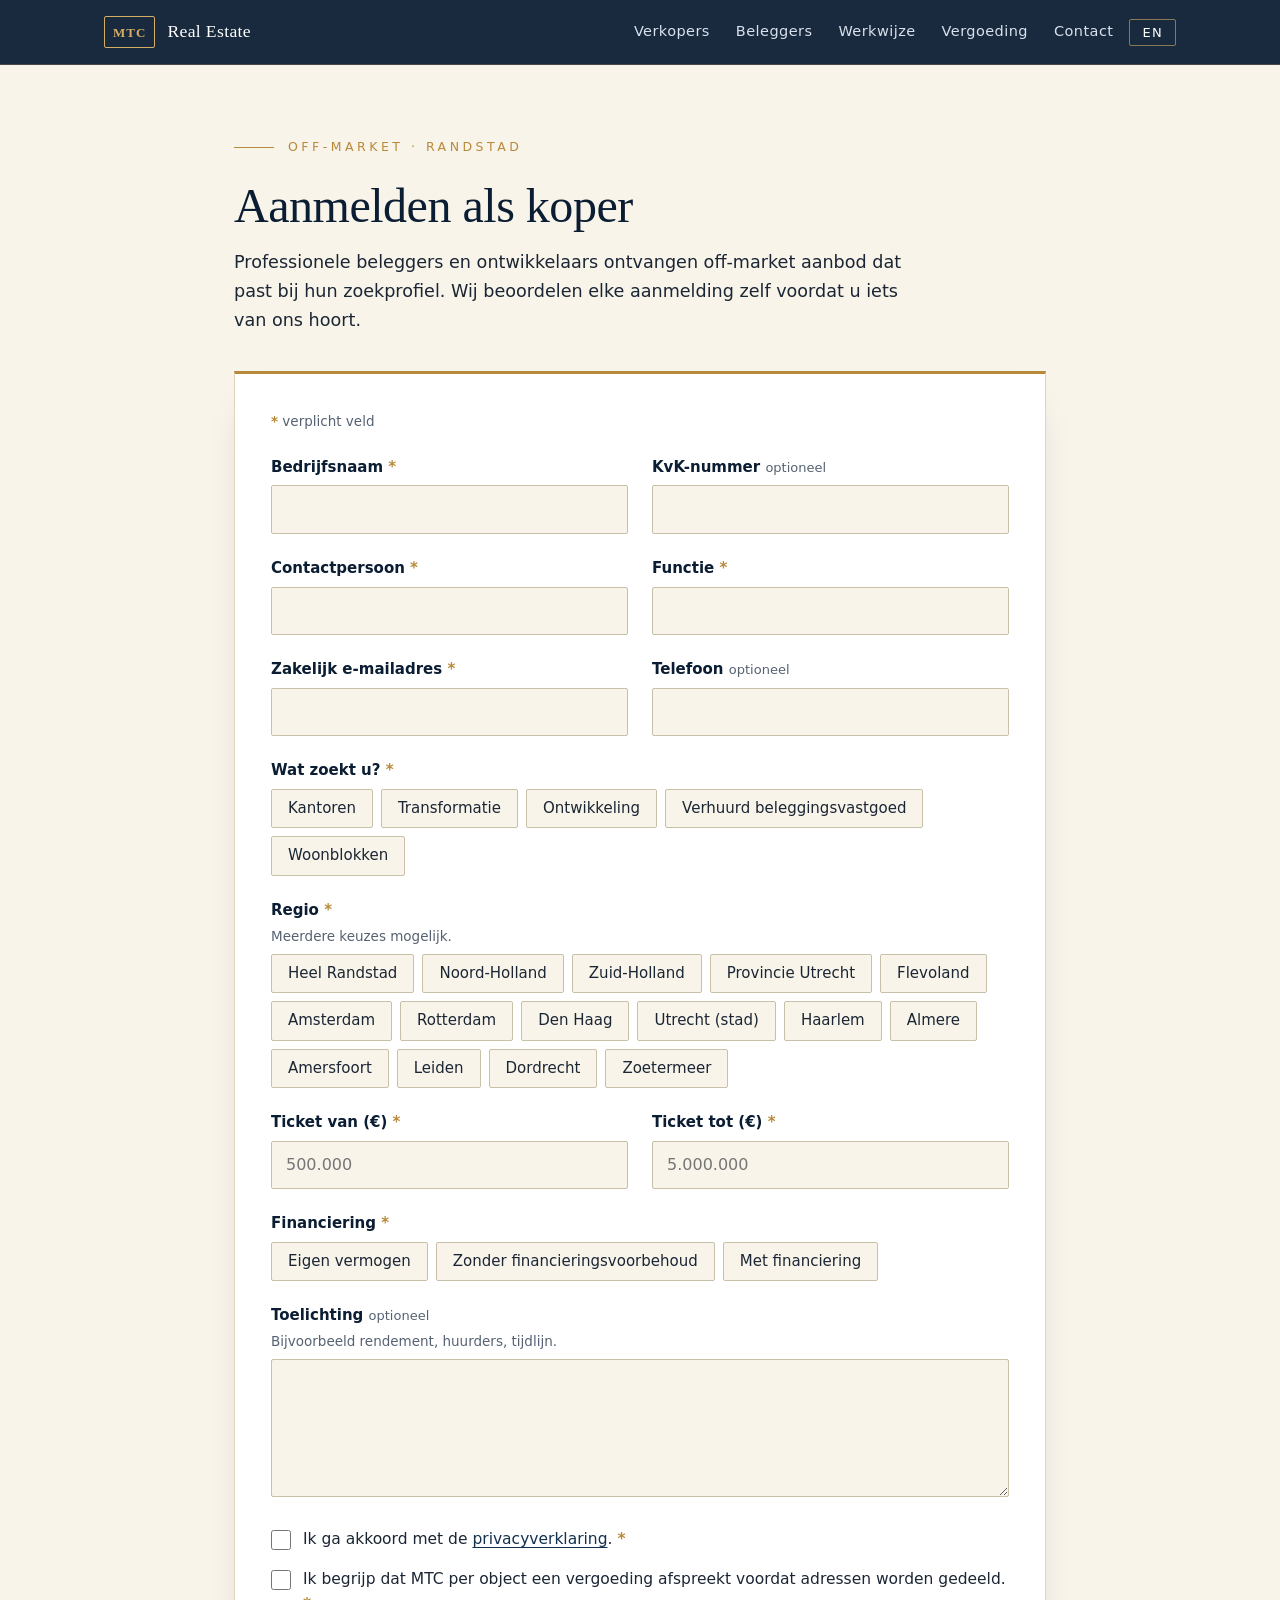
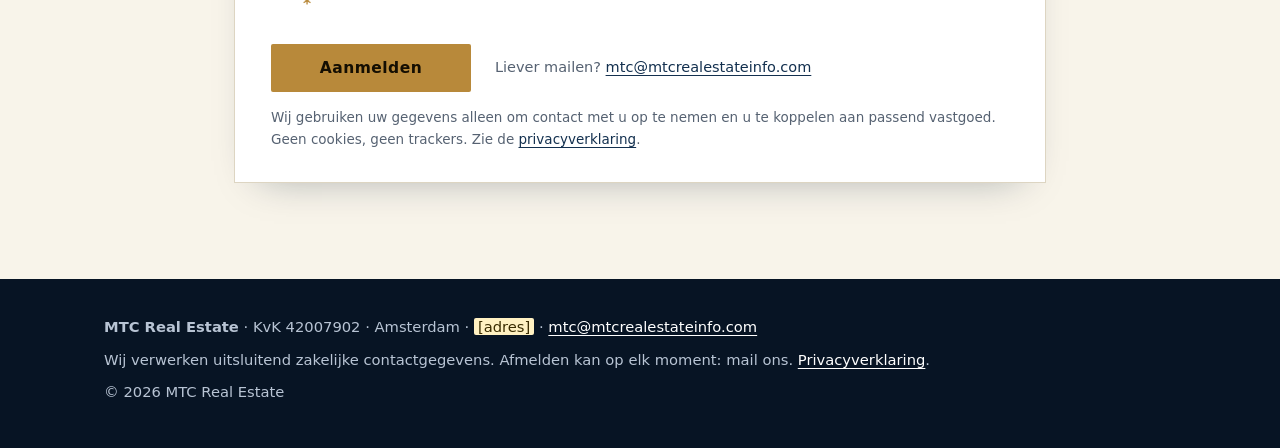
==== aanmelden-koper.html @ 88f85221 "Sign-up forms (buyer, object), HubSpot Forms API submit, privacy + deploy update Co-Authored-By: Cla" ====
<!doctype html>
<html lang="nl" data-lang="nl">
<head>
<meta charset="utf-8">
<meta name="viewport" content="width=device-width,initial-scale=1">
<meta http-equiv="Content-Security-Policy" content="default-src 'self'; script-src 'self'; style-src 'self' 'unsafe-inline'; img-src 'self' data:; connect-src https://api.hsforms.com; form-action 'self'; base-uri 'self'">
<meta name="referrer" content="strict-origin-when-cross-origin">
<title>Aanmelden als koper | MTC Real Estate</title>
<meta name="description" content="Meld u aan als professionele koper en ontvang off-market commercieel vastgoed in de Randstad dat past bij uw zoekprofiel.">
<meta name="theme-color" content="#0b1d33">
<link rel="icon" href="favicon.svg" type="image/svg+xml">
<link rel="canonical" href="https://mtcrealestateinfo.com/aanmelden-koper.html">
<link rel="stylesheet" href="styles.css">
</head>
<body>
<a class="skip" href="#main">Naar inhoud</a>
<header class="top"><div class="wrap">
<a class="brand" href="index.html" aria-label="MTC Real Estate"><span class="mono" aria-hidden="true">MTC</span><span class="bname">Real Estate</span></a>
<nav aria-label="Hoofdmenu">
<a href="index.html#verkopers"><span lang-nl>Verkopers</span><span lang-en lang="en">Sellers</span></a>
<a href="index.html#beleggers"><span lang-nl>Beleggers</span><span lang-en lang="en">Investors</span></a>
<a href="index.html#werkwijze"><span lang-nl>Werkwijze</span><span lang-en lang="en">How it works</span></a>
<a href="index.html#vergoeding"><span lang-nl>Vergoeding</span><span lang-en lang="en">Fee</span></a>
<a href="index.html#contact">Contact</a>
</nav>
<button class="lang" id="lang" type="button" aria-label="Taal / Language">EN</button>
</div></header>
<main id="main"><section class="formpage"><div class="wrap narrow">
<p class="eyebrow dark"><span lang-nl>Off-market · Randstad</span><span lang-en lang="en">Off-market · Randstad</span></p>
<h1><span lang-nl>Aanmelden als koper</span><span lang-en lang="en">Register as a buyer</span></h1>
<p class="lead-d"><span lang-nl>Professionele beleggers en ontwikkelaars ontvangen off-market aanbod dat past bij hun zoekprofiel. Wij beoordelen elke aanmelding zelf voordat u iets van ons hoort.</span><span lang-en lang="en">Professional investors and developers receive off-market supply that fits their buy box. We review every registration ourselves before you hear from us.</span></p>
<div class="formcard">
<form id="signup" data-kind="buyer" novalidate>
<p class="req-note"><span class="req" aria-hidden="true">*</span> <span lang-nl>verplicht veld</span><span lang-en lang="en">required field</span></p>
<div class="fgrid"><div class="field" data-field="company"><label for="company"><span lang-nl>Bedrijfsnaam</span><span lang-en lang="en">Company name</span> <span class="req" aria-hidden="true">*</span></label><input id="company" name="company" type="text" maxlength="120" autocomplete="organization" required><p class="err" role="alert" hidden></p></div><div class="field" data-field="web_kvk"><label for="web_kvk"><span lang-nl>KvK-nummer</span><span lang-en lang="en">Chamber of Commerce (KvK) number</span> <span class="opt"><span lang-nl>optioneel</span><span lang-en lang="en">optional</span></span></label><input id="web_kvk" name="web_kvk" type="text" maxlength="12" inputmode="numeric"><p class="err" role="alert" hidden></p></div></div><div class="fgrid"><div class="field" data-field="fullname"><label for="fullname"><span lang-nl>Contactpersoon</span><span lang-en lang="en">Contact name</span> <span class="req" aria-hidden="true">*</span></label><input id="fullname" name="fullname" type="text" maxlength="120" autocomplete="name" required><p class="err" role="alert" hidden></p></div><div class="field" data-field="jobtitle"><label for="jobtitle"><span lang-nl>Functie</span><span lang-en lang="en">Role</span> <span class="req" aria-hidden="true">*</span></label><input id="jobtitle" name="jobtitle" type="text" maxlength="120" autocomplete="organization-title" required><p class="err" role="alert" hidden></p></div></div><div class="fgrid"><div class="field" data-field="email"><label for="email"><span lang-nl>Zakelijk e-mailadres</span><span lang-en lang="en">Business email</span> <span class="req" aria-hidden="true">*</span></label><input id="email" name="email" type="email" maxlength="120" autocomplete="email" required><p class="err" role="alert" hidden></p></div><div class="field" data-field="phone"><label for="phone"><span lang-nl>Telefoon</span><span lang-en lang="en">Phone</span> <span class="opt"><span lang-nl>optioneel</span><span lang-en lang="en">optional</span></span></label><input id="phone" name="phone" type="tel" maxlength="25" autocomplete="tel"><p class="err" role="alert" hidden></p></div></div><fieldset class="field group" data-field="web_types" data-kind="checkbox" data-required><legend><span lang-nl>Wat zoekt u?</span><span lang-en lang="en">What are you looking for?</span> <span class="req" aria-hidden="true">*</span></legend><div class="chips "><label class="chip"><input type="checkbox" name="web_types" value="kantoren"><span><span lang-nl>Kantoren</span><span lang-en lang="en">Offices</span></span></label><label class="chip"><input type="checkbox" name="web_types" value="transformatie"><span><span lang-nl>Transformatie</span><span lang-en lang="en">Transformation</span></span></label><label class="chip"><input type="checkbox" name="web_types" value="ontwikkeling"><span><span lang-nl>Ontwikkeling</span><span lang-en lang="en">Development</span></span></label><label class="chip"><input type="checkbox" name="web_types" value="verhuurd beleggingsvastgoed"><span><span lang-nl>Verhuurd beleggingsvastgoed</span><span lang-en lang="en">Let investment property</span></span></label><label class="chip"><input type="checkbox" name="web_types" value="woonblokken"><span><span lang-nl>Woonblokken</span><span lang-en lang="en">Residential blocks</span></span></label></div><p class="err" role="alert" hidden></p></fieldset><fieldset class="field group" data-field="web_regions" data-kind="checkbox" data-required><legend><span lang-nl>Regio</span><span lang-en lang="en">Region</span> <span class="req" aria-hidden="true">*</span></legend><small class="hint"><span lang-nl>Meerdere keuzes mogelijk.</span><span lang-en lang="en">Multiple choices possible.</span></small><div class="chips "><label class="chip"><input type="checkbox" name="web_regions" value="Heel Randstad"><span><span lang-nl>Heel Randstad</span><span lang-en lang="en">Entire Randstad</span></span></label><label class="chip"><input type="checkbox" name="web_regions" value="Noord-Holland"><span>Noord-Holland</span></label><label class="chip"><input type="checkbox" name="web_regions" value="Zuid-Holland"><span>Zuid-Holland</span></label><label class="chip"><input type="checkbox" name="web_regions" value="Provincie Utrecht"><span><span lang-nl>Provincie Utrecht</span><span lang-en lang="en">Province of Utrecht</span></span></label><label class="chip"><input type="checkbox" name="web_regions" value="Flevoland"><span>Flevoland</span></label><label class="chip"><input type="checkbox" name="web_regions" value="Amsterdam"><span>Amsterdam</span></label><label class="chip"><input type="checkbox" name="web_regions" value="Rotterdam"><span>Rotterdam</span></label><label class="chip"><input type="checkbox" name="web_regions" value="Den Haag"><span>Den Haag</span></label><label class="chip"><input type="checkbox" name="web_regions" value="Utrecht (stad)"><span><span lang-nl>Utrecht (stad)</span><span lang-en lang="en">Utrecht (city)</span></span></label><label class="chip"><input type="checkbox" name="web_regions" value="Haarlem"><span>Haarlem</span></label><label class="chip"><input type="checkbox" name="web_regions" value="Almere"><span>Almere</span></label><label class="chip"><input type="checkbox" name="web_regions" value="Amersfoort"><span>Amersfoort</span></label><label class="chip"><input type="checkbox" name="web_regions" value="Leiden"><span>Leiden</span></label><label class="chip"><input type="checkbox" name="web_regions" value="Dordrecht"><span>Dordrecht</span></label><label class="chip"><input type="checkbox" name="web_regions" value="Zoetermeer"><span>Zoetermeer</span></label></div><p class="err" role="alert" hidden></p></fieldset><div class="fgrid"><div class="field" data-field="web_ticket_min"><label for="web_ticket_min"><span lang-nl>Ticket van (€)</span><span lang-en lang="en">Ticket from (€)</span> <span class="req" aria-hidden="true">*</span></label><input id="web_ticket_min" name="web_ticket_min" type="text" maxlength="14" inputmode="numeric" required placeholder="500.000"><p class="err" role="alert" hidden></p></div><div class="field" data-field="web_ticket_max"><label for="web_ticket_max"><span lang-nl>Ticket tot (€)</span><span lang-en lang="en">Ticket up to (€)</span> <span class="req" aria-hidden="true">*</span></label><input id="web_ticket_max" name="web_ticket_max" type="text" maxlength="14" inputmode="numeric" required placeholder="5.000.000"><p class="err" role="alert" hidden></p></div></div><fieldset class="field group" data-field="web_financing" data-kind="radio" data-required><legend><span lang-nl>Financiering</span><span lang-en lang="en">Financing</span> <span class="req" aria-hidden="true">*</span></legend><div class="chips "><label class="chip"><input type="radio" name="web_financing" value="eigen vermogen"><span><span lang-nl>Eigen vermogen</span><span lang-en lang="en">Equity</span></span></label><label class="chip"><input type="radio" name="web_financing" value="zonder financieringsvoorbehoud"><span><span lang-nl>Zonder financieringsvoorbehoud</span><span lang-en lang="en">No financing condition</span></span></label><label class="chip"><input type="radio" name="web_financing" value="met financiering"><span><span lang-nl>Met financiering</span><span lang-en lang="en">With financing</span></span></label></div><p class="err" role="alert" hidden></p></fieldset><div class="field" data-field="web_message"><label for="web_message"><span lang-nl>Toelichting</span><span lang-en lang="en">Notes</span> <span class="opt"><span lang-nl>optioneel</span><span lang-en lang="en">optional</span></span></label><small class="hint"><span lang-nl>Bijvoorbeeld rendement, huurders, tijdlijn.</span><span lang-en lang="en">For example yield, tenants, timeline.</span></small><textarea id="web_message" name="web_message" rows="5" maxlength="2000"></textarea><p class="err" role="alert" hidden></p></div><div class="field consent" data-field="web_consent_privacy"><label class="check"><input type="checkbox" name="web_consent_privacy" value="ja" required><span><span lang-nl>Ik ga akkoord met de <a href="privacy.html" target="_blank" rel="noopener">privacyverklaring</a>.</span><span lang-en lang="en">I agree to the <a href="privacy.html" target="_blank" rel="noopener">privacy statement</a>.</span> <span class="req" aria-hidden="true">*</span></span></label><p class="err" role="alert" hidden></p></div><div class="field consent" data-field="web_consent_fee"><label class="check"><input type="checkbox" name="web_consent_fee" value="ja" required><span><span lang-nl>Ik begrijp dat MTC per object een vergoeding afspreekt voordat adressen worden gedeeld.</span><span lang-en lang="en">I understand that MTC agrees a fee per property before addresses are shared.</span> <span class="req" aria-hidden="true">*</span></span></label><p class="err" role="alert" hidden></p></div>
<div class="hp" aria-hidden="true"><label>Website <input type="text" name="website_url" tabindex="-1" autocomplete="off"></label></div>
<p class="formerr" id="formerr" role="alert" hidden></p>
<div class="submitrow"><button class="btn primary" type="submit" id="send"><span lang-nl>Aanmelden</span><span lang-en lang="en">Register</span></button>
<span class="alt-mail"><span lang-nl>Liever mailen? <a href="mailto:mtc@mtcrealestateinfo.com?subject=Aanmelden%20als%20koper%20-%20MTC%20Real%20Estate">mtc@mtcrealestateinfo.com</a></span><span lang-en lang="en">Prefer email? <a href="mailto:mtc@mtcrealestateinfo.com?subject=Aanmelden%20als%20koper%20-%20MTC%20Real%20Estate">mtc@mtcrealestateinfo.com</a></span></span></div>
<p class="note small"><span lang-nl>Wij gebruiken uw gegevens alleen om contact met u op te nemen en u te koppelen aan passend vastgoed. Geen cookies, geen trackers. Zie de <a href="privacy.html">privacyverklaring</a>.</span><span lang-en lang="en">We only use your details to contact you and match you with suitable property. No cookies, no trackers. See the <a href="privacy.html">privacy statement</a>.</span></p>
</form>
<div class="thanks" id="thanks" tabindex="-1" role="status" hidden>
<span class="tick-big" aria-hidden="true"></span>
<h2><span lang-nl>Bedankt voor uw aanmelding</span><span lang-en lang="en">Thank you for registering</span></h2>
<p><span lang-nl>Wij hebben uw gegevens ontvangen en beoordelen ze persoonlijk. U hoort van ons zodra er passend aanbod is. Er wordt niets automatisch naar u verstuurd.</span><span lang-en lang="en">We have received your details and review them personally. You will hear from us when suitable supply comes up. Nothing is sent to you automatically.</span></p>
<p><a class="btn small ghost-d" href="index.html"><span lang-nl>Terug naar home</span><span lang-en lang="en">Back to home</span></a></p>
</div>
</div>
</div></section></main>
<footer><div class="wrap">
<p><strong>MTC Real Estate</strong> · KvK 42007902 · Amsterdam · <span class="ph">[adres]</span> · <a href="mailto:mtc@mtcrealestateinfo.com">mtc@mtcrealestateinfo.com</a></p>
<p lang-nl>Wij verwerken uitsluitend zakelijke contactgegevens. Afmelden kan op elk moment: mail ons. <a href='privacy.html'>Privacyverklaring</a>.</p><p lang-en lang="en">We only process business contact data. Opt out at any time by emailing us. <a href='privacy.html'>Privacy statement</a>.</p>
<p>© 2026 MTC Real Estate</p>
</div></footer>
<script src="site.js"></script>
<script src="forms.js"></script>
</body></html>
---- styles.css ----
:root{--navy:#0b1d33;--navy2:#13304f;--ivory:#f8f4ea;--ivory2:#efe9da;--gold:#b8893a;--gold-l:#d4ad66;--text:#1b2634;--muted:#566272;--line:#ddd5c2;
--serif:"Iowan Old Style","Palatino Linotype",Palatino,"Book Antiqua",Georgia,"Times New Roman",serif;--sans:system-ui,-apple-system,"Segoe UI",Roboto,"Helvetica Neue",Arial,sans-serif}
*{box-sizing:border-box}
html{scroll-behavior:smooth;scroll-padding-top:72px}
body{margin:0;font-family:var(--sans);color:var(--text);background:var(--ivory);line-height:1.65;font-size:17px;-webkit-font-smoothing:antialiased}
.wrap{max-width:1120px;margin:0 auto;padding:0 24px}
a{color:var(--navy2);text-underline-offset:3px}
a:focus-visible,button:focus-visible{outline:3px solid var(--gold);outline-offset:3px;border-radius:3px}
.skip{position:absolute;left:-999px;top:0;background:#fff;padding:8px 12px;z-index:20}
.skip:focus{left:8px;top:8px}
h1,h2,h3,.bc-name{font-family:var(--serif);font-weight:500;letter-spacing:-.01em}
header.top{background:rgba(11,29,51,.94);backdrop-filter:blur(8px);color:#fff;position:sticky;top:0;z-index:10;border-bottom:1px solid rgba(212,173,102,.25)}
header.top .wrap{display:flex;align-items:center;justify-content:space-between;gap:16px;min-height:64px}
.brand{display:flex;align-items:center;gap:12px;text-decoration:none;color:#fff}
.mono{display:inline-grid;place-items:center;font-family:var(--serif);font-weight:600;font-size:13px;letter-spacing:.08em;color:var(--gold-l);border:1px solid var(--gold-l);padding:5px 8px 4px;border-radius:2px}
.bname{font-family:var(--serif);font-size:1.1rem;letter-spacing:.02em}
nav{display:flex;align-items:center;gap:26px;margin-left:auto}
nav a{color:#d9e1ec;text-decoration:none;font-size:14.5px;letter-spacing:.03em}
nav a:hover{color:#fff}
.lang{background:transparent;border:1px solid rgba(212,173,102,.6);color:#fff;border-radius:2px;padding:5px 12px;cursor:pointer;font-size:13px;letter-spacing:.1em;font-family:var(--sans)}
.lang:hover{background:rgba(212,173,102,.15)}
.hero{position:relative;background:radial-gradient(120% 90% at 80% 0,#1c4068 0,var(--navy2) 38%,var(--navy) 100%);color:#fff;overflow:hidden;padding:96px 0 clamp(250px,24vw,330px)}
.hero-in{position:relative;z-index:2}
.eyebrow{font-size:12.5px;letter-spacing:.28em;text-transform:uppercase;color:var(--gold-l);margin:0 0 22px;display:flex;align-items:center;gap:14px}
.eyebrow::before{content:"";width:40px;height:1px;background:var(--gold-l)}
.hero h1{font-size:clamp(2.2rem,5.4vw,4.1rem);line-height:1.08;margin:0 0 24px;max-width:860px}
.hero h1 em{font-style:italic;color:var(--gold-l)}
.lead{max-width:640px;color:#d3dcea;font-size:1.15rem;margin:0 0 36px}
.skyline{position:absolute;left:0;right:0;bottom:0;width:100%;height:clamp(210px,21.7vw,300px);z-index:1}
.cta{display:flex;flex-wrap:wrap;gap:14px}
.btn{display:inline-block;padding:14px 26px;border-radius:2px;text-decoration:none;font-weight:600;letter-spacing:.03em;font-size:15.5px;border:1px solid transparent;transition:background .2s,color .2s,border-color .2s}
.btn.primary{background:var(--gold);color:#140e02}
.btn.primary:hover{background:var(--gold-l)}
.btn.ghost{border-color:rgba(255,255,255,.55);color:#fff}
.btn.ghost:hover{background:rgba(255,255,255,.1)}
.btn.ghost-d{border-color:var(--navy);color:var(--navy);background:transparent}
.btn.ghost-d:hover{background:var(--navy);color:#fff}
.btn.small{padding:10px 18px;font-size:14px}
.btn.small:not(.ghost-d){background:var(--navy);color:#fff}
.btn.small:not(.ghost-d):hover{background:var(--navy2)}
.factbar{position:relative;z-index:3;margin:-56px 0 0;background:#fff;border:1px solid var(--line);border-top:3px solid var(--gold);box-shadow:0 18px 40px -20px rgba(11,29,51,.35);padding:22px 28px;display:flex;gap:20px 32px;align-items:center;flex-wrap:wrap}
.factlabel{margin:0;font-family:var(--serif);font-size:1.15rem;color:var(--navy)}
.facts{list-style:none;margin:0;padding:0;display:flex;flex-wrap:wrap;gap:8px 0;flex:1}
.facts li{font-size:15px;color:var(--text);padding:0 18px;border-left:1px solid var(--line)}
.facts li:first-child{border-left:0;padding-left:0}
section{padding:96px 0}
section.alt{background:var(--ivory2)}
h2{color:var(--navy);font-size:clamp(1.8rem,3.4vw,2.5rem);line-height:1.15;margin:0 0 20px}
h2::after{content:"";display:block;width:44px;height:2px;background:var(--gold);margin-top:16px}
h3{color:var(--navy);font-size:1.4rem;margin:0 0 10px}
p{margin:0 0 18px}
.split{display:grid;gap:40px 72px;grid-template-columns:1fr}
@media(min-width:860px){.split{grid-template-columns:1.1fr 1fr;align-items:start}}
ul.tick{list-style:none;padding:0;margin:0;border-top:1px solid var(--line)}
ul.tick li{padding:16px 0 16px 34px;border-bottom:1px solid var(--line);position:relative}
ul.tick li::before{content:"";position:absolute;left:4px;top:25px;width:12px;height:6px;border-left:2px solid var(--gold);border-bottom:2px solid var(--gold);transform:rotate(-45deg)}
.note{font-size:.95rem;color:var(--muted)}
.steps{list-style:none;padding:0;margin:40px 0 0;display:grid;gap:20px;grid-template-columns:1fr}
@media(min-width:760px){.steps{grid-template-columns:1fr 1fr}}
@media(min-width:1100px){.steps{grid-template-columns:repeat(4,1fr)}}
.steps li{background:#fff;border:1px solid var(--line);padding:28px 24px 24px;position:relative;box-shadow:0 10px 28px -22px rgba(11,29,51,.5)}
.steps li::before{content:"";position:absolute;left:0;top:0;width:100%;height:3px;background:linear-gradient(90deg,var(--gold),transparent)}
.num{display:block;font-family:var(--serif);font-size:2.4rem;line-height:1;color:var(--gold);margin-bottom:14px}
.steps p{margin:0;color:var(--text)}
.steps strong{display:block;font-family:var(--serif);font-weight:500;font-size:1.25rem;color:var(--navy);margin-bottom:6px}
.grid{display:grid;gap:28px;grid-template-columns:1fr;margin-top:32px}
@media(min-width:760px){.grid.two{grid-template-columns:1fr 1fr}}
.card{background:var(--ivory);border:1px solid var(--line);border-left:3px solid var(--gold);padding:32px 30px}
.card p:last-child{margin:0}
#contact{background:var(--navy);color:#e6ecf4}
#contact h2{color:#fff}
#contact .btn.ghost-d{border-color:rgba(255,255,255,.55);color:#fff}
#contact .btn.ghost-d:hover{background:rgba(255,255,255,.12)}
.bizcard{background:var(--ivory);color:var(--text);padding:36px 34px;border-top:4px solid var(--gold);box-shadow:0 30px 60px -30px rgba(0,0,0,.6);max-width:480px}
.bc-top{display:flex;align-items:center;gap:12px;margin-bottom:26px}
.bizcard .mono{color:var(--gold);border-color:var(--gold)}
.bc-co{font-size:12.5px;letter-spacing:.22em;text-transform:uppercase;color:var(--muted)}
.bc-name{font-size:1.9rem;color:var(--navy);margin:0 0 10px}
address{font-style:normal;margin-bottom:26px;line-height:1.8}
.bc-actions{display:flex;flex-wrap:wrap;gap:10px}
#contact .bc-actions .btn.ghost-d{border-color:var(--navy);color:var(--navy)}
#contact .bc-actions .btn.ghost-d:hover{background:var(--navy);color:#fff}
.ph{background:#fff1c2;color:#3a2c00;padding:0 4px;border-radius:2px}
.legal{padding:72px 0}
.legal .wrap{max-width:780px}
footer{background:#071424;color:#b8c4d4;padding:36px 0;font-size:.92rem}
footer p{margin:0 0 8px}
footer a{color:#fff}
[lang-en]{display:none}
html[data-lang=en] [lang-nl]{display:none}
html[data-lang=en] [lang-en]{display:revert}
.js .reveal{opacity:0;transform:translateY(18px);transition:opacity .7s ease var(--d,0ms),transform .7s ease var(--d,0ms)}
.js .reveal.in{opacity:1;transform:none}
@media(prefers-reduced-motion:reduce){html{scroll-behavior:auto}.js .reveal{opacity:1;transform:none;transition:none}.btn{transition:none}}
@media(max-width:860px){nav{display:none}.lang{margin-left:auto}.hero{padding:64px 0 150px}.skyline{height:170px}section{padding:64px 0}.factbar{padding:20px;flex-direction:column;align-items:flex-start;gap:10px}.facts{flex:none;width:100%}.facts li{border:0;padding:0;font-size:14.5px;width:100%}}
@media(max-width:480px){.wrap{padding:0 20px}.cta .btn{width:100%;text-align:center}.bizcard{padding:28px 22px}}
/* sign-up forms (aanmelden-koper.html, object-aanbieden.html) */
.formpage{padding:72px 0 96px}
.wrap.narrow{max-width:860px}
.eyebrow.dark{color:var(--gold)}
.eyebrow.dark::before{background:var(--gold)}
.formpage h1{color:var(--navy);font-size:clamp(2rem,4.4vw,3rem);line-height:1.1;margin:0 0 16px}
.lead-d{max-width:680px;color:var(--text);font-size:1.1rem;margin:0 0 36px}
.formcard{background:#fff;border:1px solid var(--line);border-top:3px solid var(--gold);box-shadow:0 18px 40px -26px rgba(11,29,51,.4);padding:36px 36px 32px}
.fgrid{display:grid;gap:0 24px;grid-template-columns:1fr}
@media(min-width:700px){.fgrid{grid-template-columns:1fr 1fr}}
.field{margin:0 0 22px;border:0;padding:0;min-width:0}
.field label,.field legend{display:block;font-weight:600;font-size:15px;color:var(--navy);margin:0 0 6px;padding:0}
.field .hint{display:block;color:var(--muted);font-size:13.5px;line-height:1.4;margin:-2px 0 8px}
.req{color:var(--gold);font-weight:700}
.opt{color:var(--muted);font-weight:400;font-size:13px}
.req-note{font-size:13.5px;color:var(--muted);margin:0 0 22px}
input[type=text],input[type=email],input[type=tel],input[type=date],textarea{width:100%;font:inherit;font-size:16px;color:var(--text);background:var(--ivory);border:1px solid #c9c0aa;border-radius:2px;padding:12px 14px;line-height:1.4}
textarea{resize:vertical;min-height:120px}
input:focus-visible,textarea:focus-visible{outline:3px solid var(--gold);outline-offset:1px;border-color:var(--navy2)}
.field.bad input[type=text],.field.bad input[type=email],.field.bad input[type=tel],.field.bad input[type=date],.field.bad textarea{border-color:#a3261b;background:#fdf3f1}
.err{color:#a3261b;font-size:14px;margin:6px 0 0;font-weight:500}
.chips{display:flex;flex-wrap:wrap;gap:8px}
.chip{position:relative;margin:0!important;font-weight:500!important}
.chip input{position:absolute;opacity:0;inset:0;width:100%;height:100%;margin:0;cursor:pointer}
.chip>span{display:inline-block;padding:9px 16px;border:1px solid #c9c0aa;border-radius:2px;background:var(--ivory);color:var(--text);font-size:15px;line-height:1.3;transition:background .15s,border-color .15s,color .15s}
.chip:hover>span{border-color:var(--navy2)}
.chip input:checked+span{background:var(--navy);border-color:var(--navy);color:#fff}
.chip input:focus-visible+span{outline:3px solid var(--gold);outline-offset:2px}
.field.bad .chip>span{border-color:#a3261b}
.consent{margin-bottom:14px}
.check{display:flex!important;gap:12px;align-items:flex-start;font-weight:400!important;color:var(--text)!important;cursor:pointer;font-size:15.5px!important}
.check input{width:20px;height:20px;margin:3px 0 0;flex:none;accent-color:var(--navy)}
.hp{position:absolute;left:-9999px;top:auto;width:1px;height:1px;overflow:hidden}
.formerr{background:#fdf3f1;border:1px solid #a3261b;color:#7a1c13;padding:12px 16px;margin:18px 0 0;font-weight:500}
.submitrow{display:flex;flex-wrap:wrap;align-items:center;gap:14px 24px;margin:26px 0 14px}
.submitrow .btn{cursor:pointer;font-family:var(--sans);min-width:200px}
.submitrow .btn:disabled{opacity:.6;cursor:progress}
.alt-mail{font-size:14.5px;color:var(--muted)}
.note.small{font-size:13.5px;margin:0}
.thanks{text-align:center;padding:36px 8px 24px}
.thanks:focus{outline:none}
.thanks h2{margin-bottom:14px}
.thanks h2::after{margin:16px auto 0}
.thanks p{max-width:560px;margin:0 auto 22px}
.tick-big{display:block;width:34px;height:17px;margin:0 auto 26px;border-left:4px solid var(--gold);border-bottom:4px solid var(--gold);transform:rotate(-45deg)}
@media(max-width:860px){.formpage{padding:48px 0 64px}.formcard{padding:26px 20px 24px}}
@media(max-width:480px){.submitrow .btn{width:100%;text-align:center}.chip>span{padding:9px 13px;font-size:14.5px}}
#contact a.inl{color:#fff}
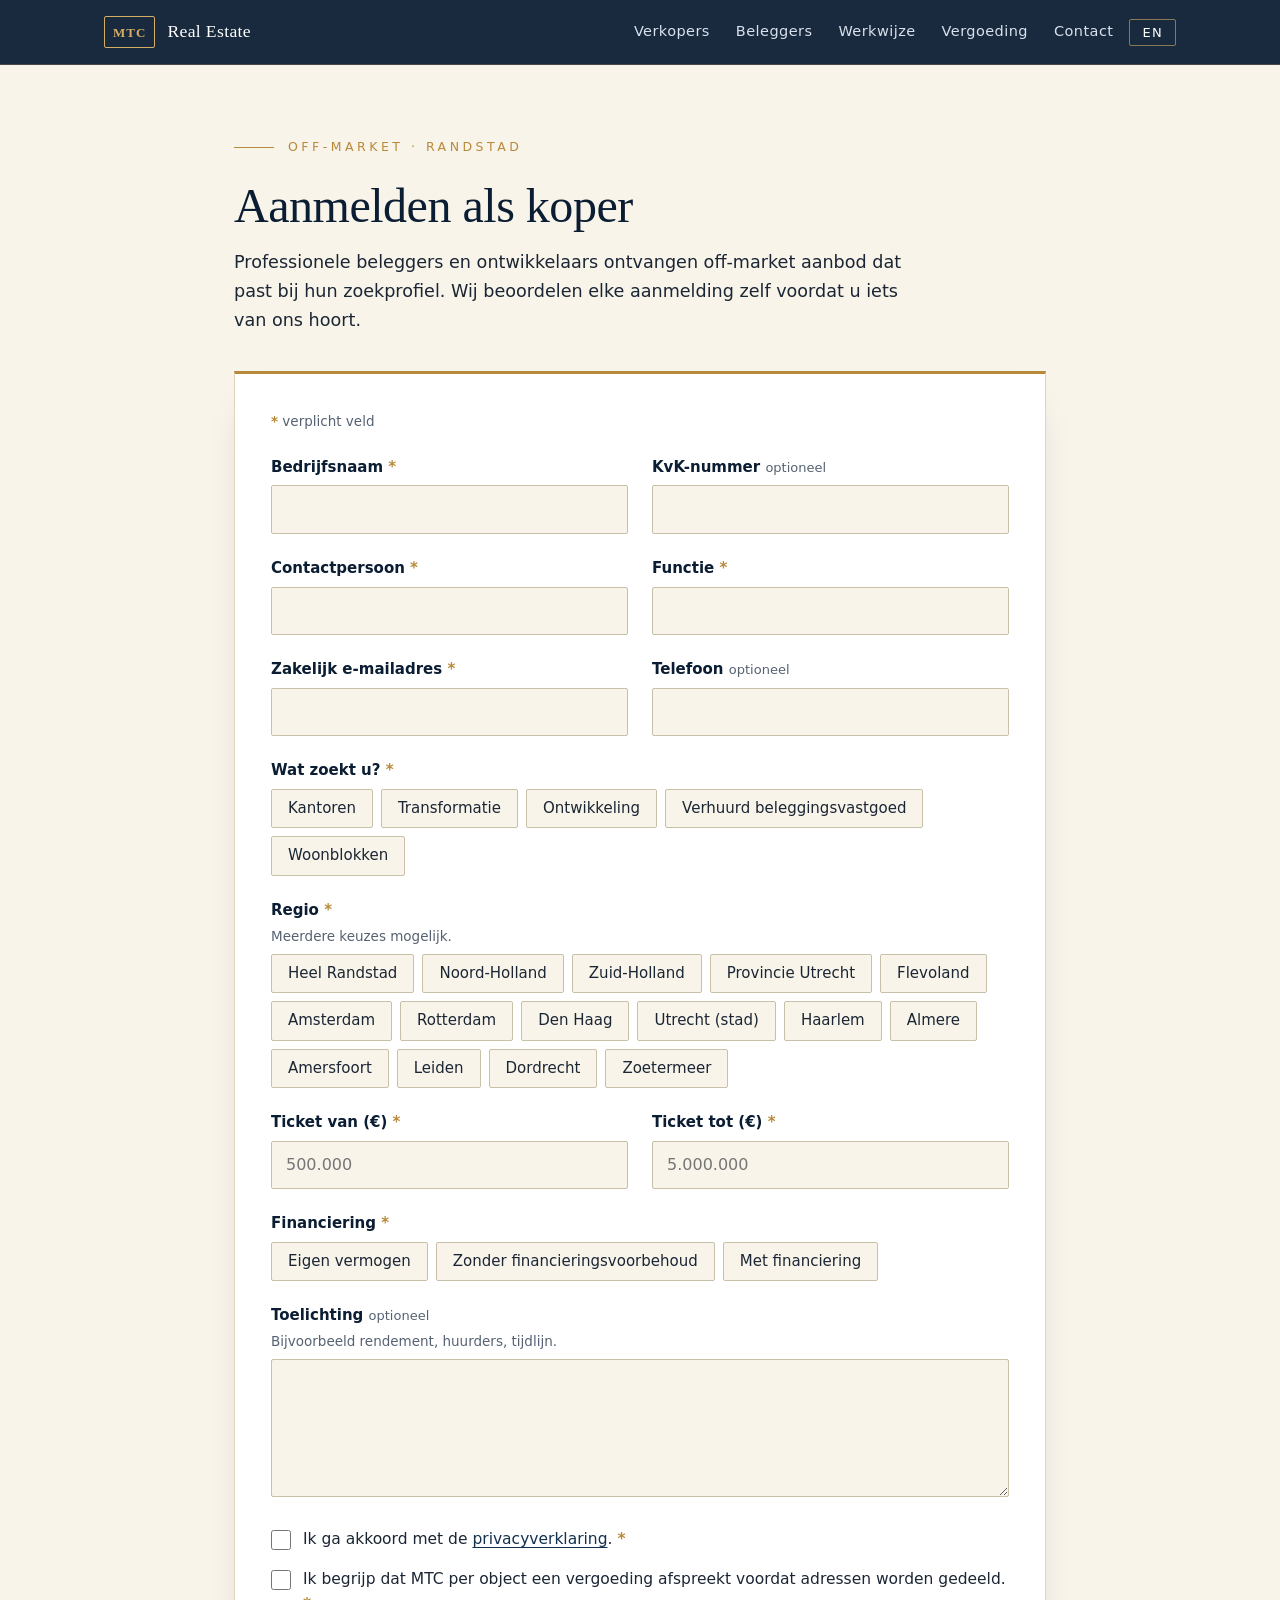
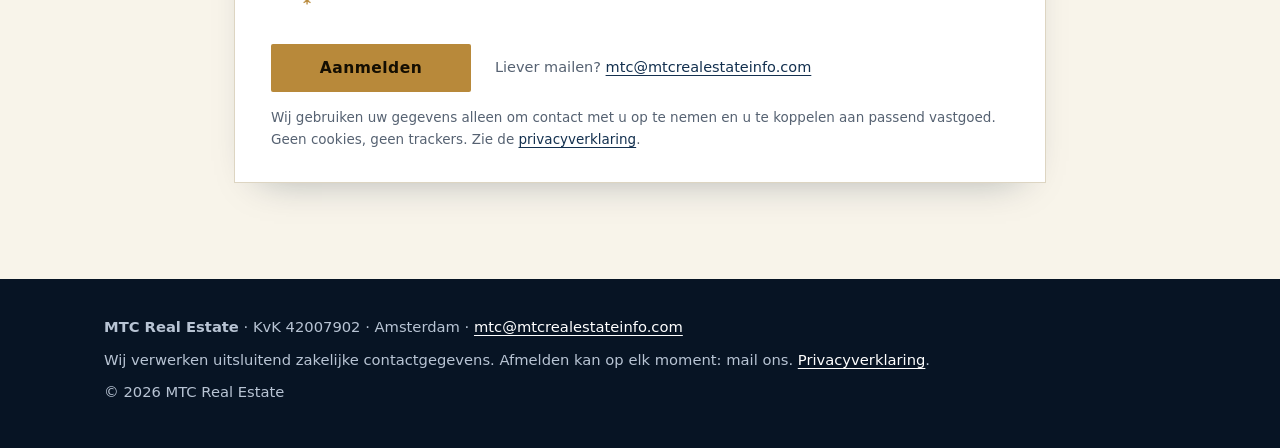
==== commit d05b66d1: "Go-live: no address shown (Amsterdam + KvK), retention 24 months / Wwft 5 y / tax 7 y, CNAME Co-Auth" ====
--- a/aanmelden-koper.html
+++ b/aanmelden-koper.html
@@ -48,7 +48,7 @@
 </div>
 </div></section></main>
 <footer><div class="wrap">
-<p><strong>MTC Real Estate</strong> · KvK 42007902 · Amsterdam · <span class="ph">[adres]</span> · <a href="mailto:mtc@mtcrealestateinfo.com">mtc@mtcrealestateinfo.com</a></p>
+<p><strong>MTC Real Estate</strong> · KvK 42007902 · Amsterdam · <a href="mailto:mtc@mtcrealestateinfo.com">mtc@mtcrealestateinfo.com</a></p>
 <p lang-nl>Wij verwerken uitsluitend zakelijke contactgegevens. Afmelden kan op elk moment: mail ons. <a href='privacy.html'>Privacyverklaring</a>.</p><p lang-en lang="en">We only process business contact data. Opt out at any time by emailing us. <a href='privacy.html'>Privacy statement</a>.</p>
 <p>© 2026 MTC Real Estate</p>
 </div></footer>
